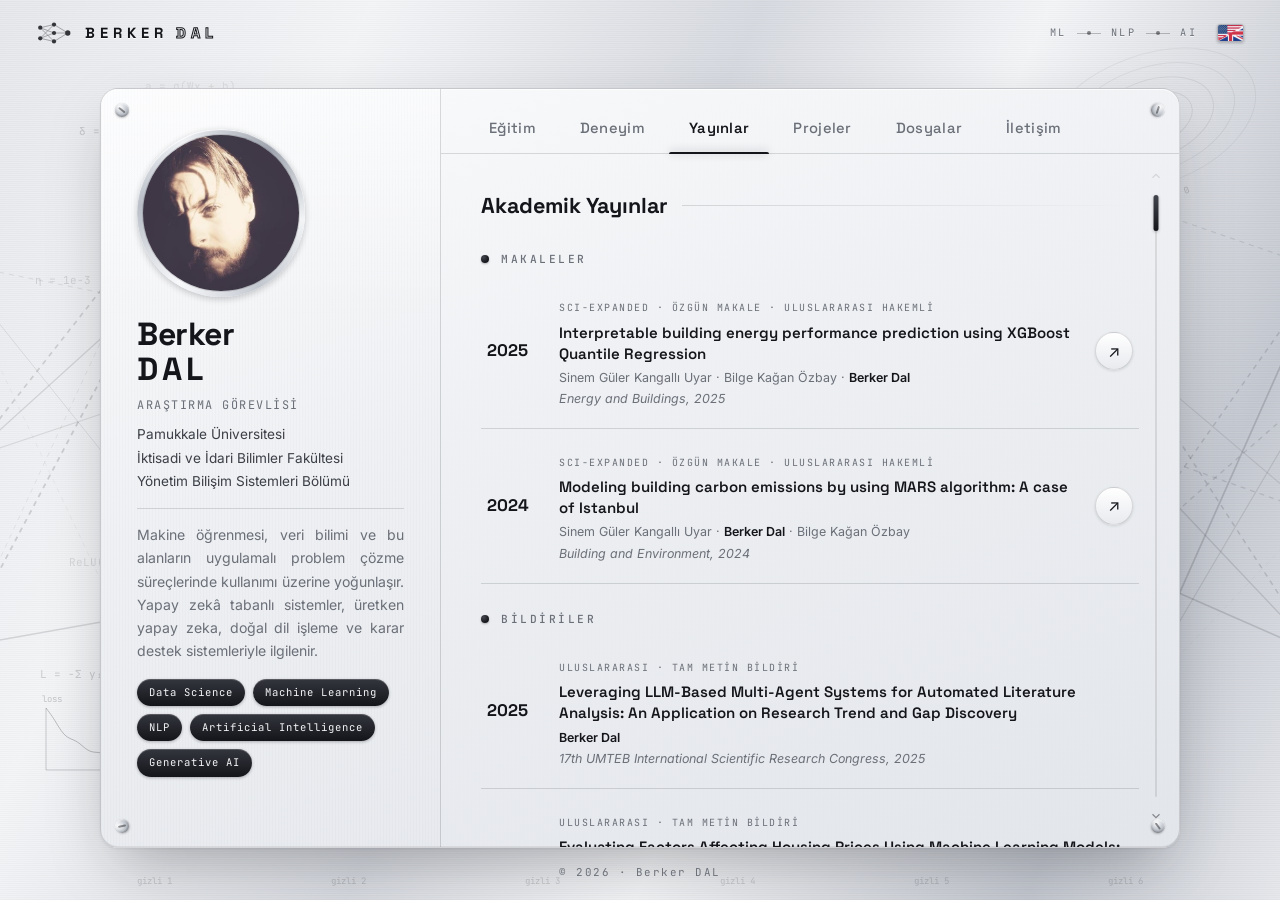
==== index.html @ 3293aab4 "Mobilde sekme çubuğuna yatay kaydırma ipuçları (‹ ›) eklendi" ====
<!DOCTYPE html>
<html lang="tr">
<head>
  <meta charset="UTF-8">
  <meta name="viewport" content="width=device-width, initial-scale=1.0">
  <title>Berker DAL</title>
  <meta name="description" content="Berker DAL — Pamukkale Üniversitesi, Yönetim Bilişim Sistemleri. Makine Öğrenmesi, Doğal Dil İşleme ve Yapay Zeka üzerine akademik çalışmalar.">
  <meta name="google-site-verification" content="3hVtctFBQlOMi6QqOeWEjSbznTJOdwk8bfkm4EiIgzM" />
  <meta name="theme-color" content="#e6e8ec">
  <link rel="icon" type="image/svg+xml" href="images/favicon.svg">
  <link rel="canonical" href="https://berkerdal.github.io/">
  <!-- Sosyal medya paylaşım önizlemesi -->
  <meta property="og:type" content="website">
  <meta property="og:url" content="https://berkerdal.github.io/">
  <meta property="og:title" content="Berker DAL — Kişisel Web Sayfası">
  <meta property="og:description" content="Pamukkale Üniversitesi, Yönetim Bilişim Sistemleri. Araştırma Görevlisi | Makine Öğrenmesi, Doğal Dil İşleme ve Yapay Zeka üzerine akademik çalışmalar.">
  <meta property="og:image" content="https://berkerdal.github.io/images/profile.jpg">
  <meta property="og:locale" content="tr_TR">
  <meta name="twitter:card" content="summary">
  <!-- Google için yapılandırılmış veri: bu site kime ait -->
  <script type="application/ld+json">
  {
    "@context": "https://schema.org",
    "@type": "Person",
    "name": "Berker Dal",
    "givenName": "Berker",
    "familyName": "Dal",
    "jobTitle": "Araştırma Görevlisi",
    "url": "https://berkerdal.github.io/",
    "image": "https://berkerdal.github.io/images/profile.jpg",
    "email": "mailto:bdal@pau.edu.tr",
    "worksFor": {
      "@type": "CollegeOrUniversity",
      "name": "Pamukkale Üniversitesi",
      "url": "https://www.pau.edu.tr/",
      "department": {
        "@type": "Organization",
        "name": "Yönetim Bilişim Sistemleri Bölümü, İktisadi ve İdari Bilimler Fakültesi",
        "url": "https://www.pau.edu.tr/ybs"
      }
    },
    "alumniOf": [
      { "@type": "CollegeOrUniversity", "name": "Akdeniz Üniversitesi" },
      { "@type": "CollegeOrUniversity", "name": "Pamukkale Üniversitesi" }
    ],
    "knowsAbout": [
      "Machine Learning",
      "Natural Language Processing",
      "Artificial Intelligence",
      "Data Science",
      "Generative AI"
    ],
    "sameAs": [
      "https://www.linkedin.com/in/berkerdal/",
      "https://orcid.org/0000-0002-9019-1896",
      "https://www.researchgate.net/profile/Berker-Dal",
      "https://akademik.yok.gov.tr/AkademikArama/AkademisyenGorevOgrenimBilgileri?islem=direct&authorId=8E55050AE9978D06"
    ]
  }
  </script>
  <link rel="preconnect" href="https://fonts.googleapis.com">
  <link rel="preconnect" href="https://fonts.gstatic.com" crossorigin>
  <link href="https://fonts.googleapis.com/css2?family=Space+Grotesk:wght@400;500;600;700&family=Inter:wght@300;400;500;600&family=JetBrains+Mono:wght@400;500&display=swap" rel="stylesheet">
  <link rel="stylesheet" href="css/style.css">
</head>
<body>

  <!-- Yatay Yapay Sinir Ağı — arka plan -->
  <canvas id="net-canvas"></canvas>

  <!-- Üst bant -->
  <header class="topbar">
    <div class="brand">
      <svg class="brand-mark" viewBox="0 0 34 24" fill="none" aria-hidden="true">
        <!-- kenarlar -->
        <g stroke="currentColor" stroke-width="0.8" opacity="0.45">
          <path d="M4 7L17 4M4 7L17 12M4 7L17 20M4 17L17 4M4 17L17 12M4 17L17 20"/>
          <path d="M17 4L30 12M17 12L30 12M17 20L30 12"/>
        </g>
        <!-- düğümler -->
        <g fill="currentColor">
          <circle cx="4" cy="7" r="2"/>
          <circle cx="4" cy="17" r="2"/>
          <circle cx="17" cy="4" r="2"/>
          <circle cx="17" cy="12" r="2"/>
          <circle cx="17" cy="20" r="2"/>
          <circle class="pulse-node" cx="30" cy="12" r="2.5"/>
        </g>
      </svg>
      <span class="brand-name">BERKER<b>DAL</b></span>
    </div>
    <div class="topbar-right">
      <div class="topbar-fields">
        <span>ML</span><i></i><span>NLP</span><i></i><span>AI</span>
      </div>
      <!-- Dil değiştirici: aktif olmayan dilin bayrağı görünür -->
      <button class="lang-toggle" id="lang-toggle" title="English">
        <img id="lang-flag" src="images/english.png" alt="English">
      </button>
    </div>
  </header>

  <!-- ============ ANA PLAKA ============ -->
  <main class="plate">
    <div class="plate-screw tl"></div>
    <div class="plate-screw tr"></div>
    <div class="plate-screw bl"></div>
    <div class="plate-screw br"></div>

    <!-- Sol: Profil -->
    <aside class="profile">
      <div class="photo-frame">
        <!-- Fotoğrafınızı images/profile.jpg olarak eklemeniz yeterli -->
        <img src="images/profile.jpg" alt="Berker DAL" id="profile-photo"
             onerror="this.style.display='none'; document.getElementById('photo-fallback').style.display='grid';">
        <div class="photo-fallback" id="photo-fallback">
          <svg viewBox="0 0 24 24" fill="none" stroke="currentColor" stroke-width="1.2">
            <circle cx="12" cy="8.5" r="3.5"/><path d="M4.5 20c1.4-3.6 4.2-5.5 7.5-5.5s6.1 1.9 7.5 5.5"/>
          </svg>
          <span>Fotoğraf<br>images/profile.jpg</span>
        </div>
      </div>

      <h1 class="profile-name">Berker <span>DAL</span></h1>
      <p class="profile-title" data-i18n="role">Araştırma Görevlisi</p>
      <div class="profile-org" data-i18n="org">
        Pamukkale Üniversitesi<br>
        İktisadi ve İdari Bilimler Fakültesi<br>
        Yönetim Bilişim Sistemleri Bölümü
      </div>

      <p class="profile-bio" data-i18n="bio">
Makine öğrenmesi, veri bilimi ve bu alanların uygulamalı problem çözme süreçlerinde kullanımı üzerine yoğunlaşır. Yapay zekâ tabanlı sistemler, üretken yapay zeka, doğal dil işleme ve karar destek sistemleriyle ilgilenir.
      </p>

      <div class="profile-tags">
        <span>Data Science</span>
        <span>Machine Learning</span>
        <span>NLP</span>
        <span>Artificial Intelligence</span>
        <span>Generative AI</span>
      </div>

    </aside>

    <!-- Sağ: Sekmeli içerik -->
    <section class="content">
      <!-- Kaydırma rayı: içerik taşınca sağ kenarda görünür -->
      <div class="scroll-rail" id="scroll-rail">
        <button class="rail-arrow up" id="rail-up" aria-label="Yukarı kaydır">
          <svg width="14" height="14" viewBox="0 0 24 24" fill="none" stroke="currentColor" stroke-width="2"><path d="M6 15l6-6 6 6"/></svg>
        </button>
        <div class="rail-track"><div class="rail-thumb" id="rail-thumb"></div></div>
        <button class="rail-arrow down" id="rail-down" aria-label="Aşağı kaydır">
          <svg width="14" height="14" viewBox="0 0 24 24" fill="none" stroke="currentColor" stroke-width="2"><path d="M6 9l6 6 6-6"/></svg>
        </button>
      </div>
      <div class="tabs-wrap">
        <!-- Mobilde yatay kaydırma ipuçları -->
        <button class="tab-scroll-hint left" id="tabs-hint-left" aria-label="Sekmeleri sola kaydır">
          <svg width="13" height="13" viewBox="0 0 24 24" fill="none" stroke="currentColor" stroke-width="2.2"><path d="M15 6l-6 6 6 6"/></svg>
        </button>
        <nav class="tabs" role="tablist">
          <button class="tab" data-panel="panel-edu" role="tab" data-i18n="tab_edu">Eğitim</button>
          <button class="tab" data-panel="panel-exp" role="tab" data-i18n="tab_exp">Deneyim</button>
          <button class="tab active" data-panel="panel-pubs" role="tab" data-i18n="tab_pubs">Yayınlar</button>
          <button class="tab" data-panel="panel-projects" role="tab" data-i18n="tab_projects">Projeler</button>
          <button class="tab" data-panel="panel-files" role="tab" data-i18n="tab_files">Dosyalar</button>
          <button class="tab" data-panel="panel-contact" role="tab" data-i18n="tab_contact">İletişim</button>
          <span class="tab-indicator" id="tab-indicator"></span>
        </nav>
        <button class="tab-scroll-hint right" id="tabs-hint-right" aria-label="Sekmeleri sağa kaydır">
          <svg width="13" height="13" viewBox="0 0 24 24" fill="none" stroke="currentColor" stroke-width="2.2"><path d="M9 6l6 6-6 6"/></svg>
        </button>
      </div>

      <div class="panels">

        <!-- EĞİTİM -->
        <div class="panel" id="panel-edu">
          <h2 class="panel-title" data-i18n="edu_title">Öğrenim Bilgisi</h2>
          <ul class="edu-list">
            <li class="edu">
              <div class="edu-logo"><img src="images/logo-pau.png" alt="Pamukkale Üniversitesi"></div>
              <div class="edu-body">
                <span class="edu-years">2023 — 2026</span>
                <h3 data-i18n="uni_pau">Pamukkale Üniversitesi</h3>
                <p data-i18n="edu_msc">Sosyal Bilimler Enstitüsü · Yönetim Bilişim Sistemleri (YL, Tezli)</p>
              </div>
            </li>
            <li class="edu">
              <div class="edu-logo"><img src="images/logo-akdeniz.png" alt="Akdeniz Üniversitesi"></div>
              <div class="edu-body">
                <span class="edu-years">2022 — 2023</span>
                <h3 data-i18n="uni_akdeniz">Akdeniz Üniversitesi</h3>
                <p data-i18n="edu_msc">Sosyal Bilimler Enstitüsü · Yönetim Bilişim Sistemleri (YL, Tezli)</p>
              </div>
            </li>
            <li class="edu">
              <div class="edu-logo"><img src="images/logo-akdeniz.png" alt="Akdeniz Üniversitesi"></div>
              <div class="edu-body">
                <span class="edu-years">2020 — 2024</span>
                <h3 data-i18n="uni_akdeniz">Akdeniz Üniversitesi</h3>
                <p data-i18n="edu_bsc">Uygulamalı Bilimler Fakültesi · Yönetim Bilişim Sistemleri (Lisans)</p>
              </div>
            </li>
            <li class="edu">
              <div class="edu-logo"><img src="images/logo-akdeniz.png" alt="Akdeniz Üniversitesi"></div>
              <div class="edu-body">
                <span class="edu-years">2016 — 2020</span>
                <h3 data-i18n="uni_akdeniz">Akdeniz Üniversitesi</h3>
                <p data-i18n="edu_ba">Edebiyat Fakültesi · İngiliz Dili ve Edebiyatı (Lisans)</p>
              </div>
            </li>
          </ul>
        </div>

        <!-- DENEYİM -->
        <div class="panel" id="panel-exp">
          <h2 class="panel-title" data-i18n="exp_title">Deneyim</h2>

          <h3 class="pub-group-title" data-i18n="grp_academic">Akademik Görevler</h3>
          <ul class="edu-list">
            <li class="edu">
              <div class="edu-logo"><img src="images/logo-pau.png" alt="Pamukkale Üniversitesi"></div>
              <div class="edu-body">
                <span class="edu-years" data-i18n="exp_years_1">Nisan 2023 — Devam Ediyor</span>
                <h3 data-i18n="role">Araştırma Görevlisi</h3>
                <p data-i18n="exp_org_1">Pamukkale Üniversitesi · İktisadi ve İdari Bilimler Fakültesi<br>Yönetim Bilişim Sistemleri Bölümü</p>
                <p class="edu-loc" data-i18n="loc">Pamukkale, Denizli, Türkiye</p>
              </div>
              <a href="https://www.pau.edu.tr/ybs" target="_blank" rel="noopener" class="pub-link" aria-label="Bölüm sayfası">↗</a>
            </li>
          </ul>

          <h3 class="pub-group-title" data-i18n="grp_admin">İdari Görevler</h3>
          <ul class="edu-list">
            <li class="edu">
              <div class="edu-logo"><img src="images/tto.png" alt="Pamukkale Teknokent Teknoloji Transfer Ofisi"></div>
              <div class="edu-body">
                <span class="edu-years" data-i18n="exp_years_2">Eylül 2025 — Devam Ediyor</span>
                <h3 data-i18n="exp_role_2">Yönetim Kurulu Üyesi</h3>
                <p data-i18n="exp_org_2">Pamukkale Teknokent Teknoloji Transfer Ofisi A.Ş.</p>
                <p class="edu-loc" data-i18n="loc">Pamukkale, Denizli, Türkiye</p>
              </div>
              <a href="https://www.pauteknokent.com.tr/pamukkale-teknoloji-transfer-ofisi" target="_blank" rel="noopener" class="pub-link" aria-label="TTO sayfası">↗</a>
            </li>
          </ul>
        </div>

        <!-- YAYINLAR -->
        <div class="panel active" id="panel-pubs">
          <h2 class="panel-title" data-i18n="pubs_title">Akademik Yayınlar</h2>

          <h3 class="pub-group-title" data-i18n="grp_articles">Makaleler</h3>
          <ul class="pub-list">
            <li class="pub">
              <span class="pub-year">2025</span>
              <div>
                <span class="pub-type" data-i18n="type_sci">SCI-Expanded · Özgün Makale · Uluslararası Hakemli</span>
                <h3>Interpretable building energy performance prediction using XGBoost Quantile Regression</h3>
                <p class="pub-authors">Sinem Güler Kangallı Uyar · Bilge Kağan Özbay · <strong>Berker Dal</strong></p>
                <p class="pub-venue">Energy and Buildings, 2025</p>
              </div>
              <a href="https://dx.doi.org/10.1016/j.enbuild.2025.115815" target="_blank" rel="noopener" class="pub-link" aria-label="DOI">↗</a>
            </li>
            <li class="pub">
              <span class="pub-year">2024</span>
              <div>
                <span class="pub-type" data-i18n="type_sci">SCI-Expanded · Özgün Makale · Uluslararası Hakemli</span>
                <h3>Modeling building carbon emissions by using MARS algorithm: A case of Istanbul</h3>
                <p class="pub-authors">Sinem Güler Kangallı Uyar · <strong>Berker Dal</strong> · Bilge Kağan Özbay</p>
                <p class="pub-venue">Building and Environment, 2024</p>
              </div>
              <a href="https://dx.doi.org/10.1016/j.buildenv.2024.111768" target="_blank" rel="noopener" class="pub-link" aria-label="DOI">↗</a>
            </li>
          </ul>

          <h3 class="pub-group-title" data-i18n="grp_papers">Bildiriler</h3>
          <ul class="pub-list">
            <li class="pub">
              <span class="pub-year">2025</span>
              <div>
                <span class="pub-type" data-i18n="type_full">Uluslararası · Tam Metin Bildiri</span>
                <h3>Leveraging LLM-Based Multi-Agent Systems for Automated Literature Analysis: An Application on Research Trend and Gap Discovery</h3>
                <p class="pub-authors"><strong>Berker Dal</strong></p>
                <p class="pub-venue">17th UMTEB International Scientific Research Congress, 2025</p>
              </div>
            </li>
            <li class="pub">
              <span class="pub-year">2025</span>
              <div>
                <span class="pub-type" data-i18n="type_full">Uluslararası · Tam Metin Bildiri</span>
                <h3>Evaluating Factors Affecting Housing Prices Using Machine Learning Models: The Case of Denizli</h3>
                <p class="pub-authors">Betül Yel · Aylin Sabancı Bayramoğlu · <strong>Berker Dal</strong></p>
                <p class="pub-venue">9th International Halich Congress on Multidisciplinary Scientific Research, 2025</p>
              </div>
            </li>
            <li class="pub">
              <span class="pub-year">2025</span>
              <div>
                <span class="pub-type" data-i18n="type_abs">Uluslararası · Özet Bildiri</span>
                <h3>Effectiveness of Large Language Models in Detecting Computer-Generated Fake Product Reviews</h3>
                <p class="pub-authors">Aylin Sabancı Bayramoğlu · <strong>Berker Dal</strong></p>
                <p class="pub-venue">11th International Aegean Congress on Innovation Technologies &amp; Engineering, 2025</p>
              </div>
            </li>
            <li class="pub">
              <span class="pub-year">2025</span>
              <div>
                <span class="pub-type" data-i18n="type_abs">Uluslararası · Özet Bildiri</span>
                <h3>Comparative Sentiment Analysis of Vegan Restaurant Customer Reviews with VADER and RoBERTa Algorithms</h3>
                <p class="pub-authors"><strong>Berker Dal</strong> · Aylin Sabancı Bayramoğlu</p>
                <p class="pub-venue">11th International Aegean Congress on Innovation Technologies &amp; Engineering, 2025</p>
              </div>
            </li>
            <li class="pub">
              <span class="pub-year">2025</span>
              <div>
                <span class="pub-type" data-i18n="type_abs">Uluslararası · Özet Bildiri</span>
                <h3>Development of a Building Energy Performance Model Using Machine Learning Algorithms</h3>
                <p class="pub-authors">Sinem Güler Kangallı Uyar · <strong>Berker Dal</strong> · Bilge Kağan Özbay</p>
                <p class="pub-venue">14th International Atlas Congress on Advanced Scientific Studies and Interdisciplinary Research, 2025</p>
              </div>
            </li>
            <li class="pub">
              <span class="pub-year">2025</span>
              <div>
                <span class="pub-type" data-i18n="type_abs">Uluslararası · Özet Bildiri</span>
                <h3>Cluster Analysis and Mapping of Apartment Buildings in Istanbul Based on Physical Characteristics</h3>
                <p class="pub-authors">Bilge Kağan Özbay · <strong>Berker Dal</strong> · Sinem Güler Kangallı Uyar</p>
                <p class="pub-venue">22nd International Symposium on Econometrics, Operations Research and Statistics, 2025</p>
              </div>
            </li>
            <li class="pub">
              <span class="pub-year">2023</span>
              <div>
                <span class="pub-type" data-i18n="type_abs">Uluslararası · Özet Bildiri</span>
                <h3 data-i18n="pub_mars_tr">İstanbul'da Bina Sera Gazı Emisyonlarını Etkileyen Faktörlerin MARS Yöntemi ile İncelenmesi</h3>
                <p class="pub-authors">Sinem Güler Kangallı Uyar · Bilge Kağan Özbay · <strong>Berker Dal</strong></p>
                <p class="pub-venue">10th International Conference on Applied Economics and Finance, 2023</p>
              </div>
            </li>
          </ul>
        </div>

        <!-- PROJELER -->
        <div class="panel" id="panel-projects">
          <h2 class="panel-title" data-i18n="projects_title">Projeler</h2>

          <h3 class="pub-group-title" data-i18n="grp_ongoing">Devam Eden</h3>
          <ul class="pub-list">
            <li class="pub">
              <div class="proj-logo"><img src="images/logo-tubitak.png" alt="TÜBİTAK"></div>
              <div>
                <span class="pub-type" data-i18n="type_tubitak">TÜBİTAK 2209-A · 2025 / 1. Dönem</span>
                <h3 data-i18n="proj_1">BERTopic ve Büyük Dil Modelleri ile Türkçe Tiyatro Oyunu Yorumlarının Çok Boyutlu Analizi</h3>
                <p class="pub-venue" data-i18n="proj_role">Görev: Akademik Danışman</p>
              </div>
            </li>
            <li class="pub">
              <div class="proj-logo"><img src="images/logo-tubitak.png" alt="TÜBİTAK"></div>
              <div>
                <span class="pub-type" data-i18n="type_tubitak">TÜBİTAK 2209-A · 2025 / 1. Dönem</span>
                <h3 data-i18n="proj_2">Büyük Dil Modelleri ve İnsan Yazımı Türkçe Akademik Özetlerin Bilimsel Yazım Standartları Açısından Karşılaştırmalı Analizi ve Türkçeye Uyumlu Bir Değerlendirme Çerçevesi Geliştirilmesi</h3>
                <p class="pub-venue" data-i18n="proj_role">Görev: Akademik Danışman</p>
              </div>
            </li>
            <li class="pub">
              <div class="proj-logo"><img src="images/logo-tubitak.png" alt="TÜBİTAK"></div>
              <div>
                <span class="pub-type" data-i18n="type_tubitak">TÜBİTAK 2209-A · 2025 / 1. Dönem</span>
                <h3 data-i18n="proj_3">E-Ticaret Ürün Fotoğrafçılığında Görsel Kalitenin Referanssız Metrikler ile Nesnel Ölçümü</h3>
                <p class="pub-venue" data-i18n="proj_role">Görev: Akademik Danışman</p>
              </div>
            </li>
            <li class="pub">
              <div class="proj-logo"><img src="images/logo-tubitak.png" alt="TÜBİTAK"></div>
              <div>
                <span class="pub-type" data-i18n="type_tubitak">TÜBİTAK 2209-A · 2025 / 1. Dönem</span>
                <h3 data-i18n="proj_4">Kentsel Toplu Taşımada Erişilebilirlik ve Erişim Temelli Kentsel Konforun Açık Veri Tabanlı Ağ Analiziyle Modellenmesi: Denizli Örneği</h3>
                <p class="pub-venue" data-i18n="proj_role">Görev: Akademik Danışman</p>
              </div>
            </li>
            <li class="pub">
              <div class="proj-logo"><img src="images/logo-tubitak.png" alt="TÜBİTAK"></div>
              <div>
                <span class="pub-type" data-i18n="type_tubitak">TÜBİTAK 2209-A · 2025 / 1. Dönem</span>
                <h3 data-i18n="proj_5">KOBİ'lerin Dijital Dönüşümünde KAHVEM: Kahve Dükkanı İşletmeleri İçin Ölçeklenebilir Mobil Yönetim Bilişim Sistemi Modeli</h3>
                <p class="pub-venue" data-i18n="proj_role">Görev: Akademik Danışman</p>
              </div>
            </li>
          </ul>
        </div>

        <!-- DOSYALAR -->
        <div class="panel" id="panel-files">
          <h2 class="panel-title" data-i18n="files_title">Paylaşılan Dosyalar</h2>
          <ul class="file-list">
            <li class="file">
              <div>
                <h3 data-i18n="file_cv">Özgeçmiş (CV)</h3>
                <p data-i18n="file_cv_desc">Güncel akademik özgeçmiş</p>
              </div>
              <a href="https://bulut.pau.edu.tr/s/5aXQ7FC3SyQEmiJ" target="_blank" rel="noopener" class="pub-link" aria-label="Özgeçmiş">↗</a>
            </li>
            <li class="file">
              <div>
                <h3 data-i18n="file_notes">Ders Notları</h3>
                <p data-i18n="file_notes_desc">Öğrenciler için paylaşılan materyaller</p>
                <ul class="course-list">
                  <li class="course">
                    <span class="course-code">YBS 441</span>
                    <span class="course-name" data-i18n="course_441">Veri Madenciliği Teknikleri</span>
                    <a href="https://bulut.pau.edu.tr/s/3q4zdptyjbE48gD" target="_blank" rel="noopener" class="pub-link small" aria-label="Ders notları">↗</a>
                  </li>
                </ul>
              </div>
            </li>
          </ul>
        </div>

        <!-- İLETİŞİM -->
        <div class="panel" id="panel-contact">
          <h2 class="panel-title" data-i18n="contact_title">İletişim</h2>
          <p class="contact-lead" data-i18n="contact_lead">Akademik iş birlikleri, ortak yayınlar ve projeler için bana ulaşabilirsiniz.</p>
          <a href="mailto:bdal@pau.edu.tr" class="contact-mail-btn">
            <svg width="16" height="16" viewBox="0 0 24 24" fill="none" stroke="currentColor" stroke-width="2"><rect x="3" y="5" width="18" height="14" rx="2"/><path d="M3 7l9 6 9-6"/></svg>
            bdal@pau.edu.tr
          </a>
          <div class="contact-socials">
            <a href="https://www.linkedin.com/in/berkerdal/" target="_blank" rel="noopener" class="social-btn" title="LinkedIn">
              <svg viewBox="0 0 24 24" fill="currentColor"><path d="M20.45 20.45h-3.55v-5.57c0-1.33-.03-3.04-1.85-3.04-1.85 0-2.14 1.45-2.14 2.94v5.67H9.35V9h3.41v1.56h.05c.47-.9 1.63-1.85 3.36-1.85 3.6 0 4.27 2.37 4.27 5.45v6.29zM5.34 7.43a2.06 2.06 0 1 1 0-4.12 2.06 2.06 0 0 1 0 4.12zM7.12 20.45H3.56V9h3.56v11.45z"/></svg>
              <span>LinkedIn</span>
            </a>
            <a href="https://orcid.org/0000-0002-9019-1896" target="_blank" rel="noopener" class="social-btn" title="ORCID">
              <svg viewBox="0 0 24 24" fill="currentColor"><path d="M12 0C5.37 0 0 5.37 0 12s5.37 12 12 12 12-5.37 12-12S18.63 0 12 0zM7.37 4.97c.63 0 1.14.51 1.14 1.14 0 .63-.51 1.14-1.14 1.14-.63 0-1.14-.51-1.14-1.14 0-.63.51-1.14 1.14-1.14zm-.9 3.9h1.8v10.5h-1.8V8.87zm4.4 0h4.06c3.87 0 5.57 2.77 5.57 5.25 0 2.69-2.1 5.25-5.55 5.25h-4.08V8.87zm1.8 1.63v7.24h2.19c3.41 0 4.19-2.59 4.19-3.62 0-1.96-1.25-3.62-4.27-3.62h-2.11z"/></svg>
              <span>ORCID</span>
            </a>
            <a href="https://www.researchgate.net/profile/Berker-Dal" target="_blank" rel="noopener" class="social-btn" title="ResearchGate">
              <img src="images/logo-rg.png" alt="ResearchGate">
              <span>ResearchGate</span>
            </a>
            <a href="https://akademik.yok.gov.tr/AkademikArama/AkademisyenGorevOgrenimBilgileri?islem=direct&amp;authorId=8E55050AE9978D06" target="_blank" rel="noopener" class="social-btn" title="YÖK Akademik">
              <img src="images/logo-yok.png" alt="YÖK Akademik">
              <span>YÖK Akademik</span>
            </a>
          </div>
        </div>

      </div>
    </section>
  </main>

  <footer class="footer">© 2026 · Berker DAL</footer>

  <script src="js/i18n.js"></script>
  <script src="js/main.js"></script>
</body>
</html>
---- css/style.css ----
/* ============================================================
   Berker DAL — Kişisel Akademik Web Sayfası
   Tema: Brushed Steel (fırçalanmış çelik) · Siyah sinir ağı
   ============================================================ */

:root {
  --steel-0: #f4f5f7;
  --steel-1: #e6e8ec;
  --steel-2: #d7dae0;
  --steel-3: #c3c7cf;
  --ink: #14151a;          /* siyah — ağ ve vurgular */
  --ink-soft: #3c3f47;
  --ink-dim: #6b6f78;
  --line: rgba(20, 21, 26, 0.14);
  --plate-edge: rgba(255, 255, 255, 0.85);
  --font-display: 'Space Grotesk', sans-serif;
  --font-body: 'Inter', sans-serif;
  --font-mono: 'JetBrains Mono', monospace;
}

* { margin: 0; padding: 0; box-sizing: border-box; }

html, body { height: 100%; }

body {
  font-family: var(--font-body);
  font-weight: 400;
  color: var(--ink-soft);
  line-height: 1.65;
  overflow-x: hidden;
  /* Fırçalanmış çelik zemin: ince yatay tarama + metalik ışık geçişleri */
  background:
    repeating-linear-gradient(180deg,
      rgba(255, 255, 255, 0.055) 0px, rgba(255, 255, 255, 0.055) 1px,
      transparent 1px, transparent 3px),
    repeating-linear-gradient(0deg,
      rgba(20, 21, 26, 0.022) 0px, rgba(20, 21, 26, 0.022) 1px,
      transparent 1px, transparent 2px),
    linear-gradient(115deg,
      var(--steel-1) 0%, var(--steel-0) 22%, var(--steel-2) 45%,
      var(--steel-0) 62%, var(--steel-3) 85%, var(--steel-1) 100%);
  background-attachment: fixed;
}

::selection { background: var(--ink); color: var(--steel-0); }

::-webkit-scrollbar { width: 10px; }
::-webkit-scrollbar-track { background: var(--steel-1); }
::-webkit-scrollbar-thumb {
  background: linear-gradient(180deg, #9ba0aa, #7c8089);
  border-radius: 8px;
  border: 2px solid var(--steel-1);
}

/* ============ Sinir ağı arka planı ============ */
#net-canvas {
  position: fixed;
  inset: 0;
  z-index: 0;
  display: block;
}

/* ============ Üst bant ============ */
.topbar {
  position: fixed;
  top: 0; left: 0; right: 0;
  z-index: 10;
  display: flex;
  align-items: center;
  justify-content: space-between;
  padding: 20px 36px;
  pointer-events: none;
}

/* Sol: mini ağ logosu + kazınmış isim */
.brand {
  display: flex;
  align-items: center;
  gap: 13px;
}
.brand-mark {
  width: 36px;
  height: 26px;
  color: var(--ink);
  opacity: 0.85;
}
.pulse-node { animation: node-pulse 2.4s ease-in-out infinite; }
@keyframes node-pulse {
  0%, 100% { opacity: 0.35; }
  50%      { opacity: 1; }
}
.brand-name {
  font-family: var(--font-display);
  font-weight: 700;
  font-size: 0.92rem;
  letter-spacing: 5px;
  color: var(--ink);
  /* Çeliğe kazınmış (letterpress) etki */
  text-shadow: 0 1px 0 rgba(255, 255, 255, 0.85);
}
.brand-name b {
  font-weight: 700;
  margin-left: 8px;
  color: transparent;
  -webkit-text-stroke: 1px var(--ink);
  text-shadow: none;
}

/* Sağ blok: alan etiketleri + dil düğmesi */
.topbar-right {
  display: flex;
  align-items: center;
  gap: 20px;
}

/* Dil değiştirici — aktif olmayan dilin bayrağı */
.lang-toggle {
  pointer-events: auto;
  appearance: none;
  border: none;
  background: none;
  padding: 0;
  cursor: pointer;
  display: grid;
  place-items: center;
  opacity: 0.85;
  transition: opacity .25s, transform .25s;
}
.lang-toggle img {
  display: block;
  width: 27px;
  height: 18px;
  object-fit: cover;
  border-radius: 3px;
  border: 1px solid rgba(20, 21, 26, 0.25);
  box-shadow: 0 1px 3px rgba(20, 21, 26, 0.3);
}
.lang-toggle:hover { opacity: 1; transform: translateY(-2px); }

/* Sağ: düğümlerle bağlı alan etiketleri */
.topbar-fields {
  display: flex;
  align-items: center;
  gap: 10px;
  font-family: var(--font-mono);
  font-size: 0.64rem;
  letter-spacing: 2.5px;
  color: var(--ink-dim);
  text-shadow: 0 1px 0 rgba(255, 255, 255, 0.7);
}
.topbar-fields i {
  position: relative;
  width: 24px;
  height: 1px;
  background: rgba(20, 21, 26, 0.25);
}
.topbar-fields i::after {
  content: '';
  position: absolute;
  top: 50%; left: 50%;
  transform: translate(-50%, -50%);
  width: 4px; height: 4px;
  border-radius: 50%;
  background: rgba(20, 21, 26, 0.5);
}

/* ============ Ana plaka ============ */
.plate {
  position: relative;
  z-index: 5;
  display: grid;
  grid-template-columns: 340px 1fr;
  width: min(1080px, calc(100% - 40px));
  min-height: 620px;
  margin: 96px auto 40px;
  border-radius: 18px;
  /* Metal plaka: hafif dikey fırça dokusu + kenar parlaması */
  background:
    repeating-linear-gradient(90deg,
      rgba(255, 255, 255, 0.05) 0px, rgba(255, 255, 255, 0.05) 1px,
      transparent 1px, transparent 4px),
    linear-gradient(160deg, #fbfcfd 0%, #eef0f3 40%, #e2e5ea 100%);
  border: 1px solid rgba(20, 21, 26, 0.16);
  box-shadow:
    inset 0 1px 0 var(--plate-edge),
    inset 0 -1px 0 rgba(20, 21, 26, 0.08),
    0 1px 2px rgba(20, 21, 26, 0.08),
    0 24px 60px -18px rgba(20, 21, 26, 0.35);
  overflow: hidden;
}

/* Köşe vidaları */
.plate-screw {
  position: absolute;
  width: 14px; height: 14px;
  border-radius: 50%;
  background:
    radial-gradient(circle at 35% 30%, #ffffff, #c9cdd4 45%, #8e939c 100%);
  box-shadow:
    inset 0 1px 2px rgba(255, 255, 255, 0.9),
    inset 0 -1px 2px rgba(20, 21, 26, 0.35),
    0 1px 2px rgba(20, 21, 26, 0.25);
  z-index: 6;
}
.plate-screw::after {
  content: '';
  position: absolute;
  top: 50%; left: 50%;
  width: 8px; height: 1.6px;
  background: rgba(20, 21, 26, 0.45);
  transform: translate(-50%, -50%) rotate(38deg);
  border-radius: 2px;
}
.plate-screw.tl { top: 14px; left: 14px; }
.plate-screw.tr { top: 14px; right: 14px; transform: rotate(70deg); }
.plate-screw.bl { bottom: 14px; left: 14px; transform: rotate(-50deg); }
.plate-screw.br { bottom: 14px; right: 14px; transform: rotate(15deg); }

/* ============ Sol profil sütunu ============ */
.profile {
  padding: 40px 36px 32px;
  border-right: 1px solid var(--line);
  background:
    linear-gradient(180deg, rgba(255, 255, 255, 0.35), rgba(255, 255, 255, 0) 30%),
    repeating-linear-gradient(90deg,
      rgba(20, 21, 26, 0.016) 0px, rgba(20, 21, 26, 0.016) 1px,
      transparent 1px, transparent 3px);
  display: flex;
  flex-direction: column;
}

.photo-frame {
  position: relative;
  width: 168px;
  height: 168px;
  border-radius: 50%;
  padding: 5px;
  margin-bottom: 20px;
  /* Metal çerçeve halkası */
  background: conic-gradient(from 210deg,
    #f8f9fb, #b9bec7 18%, #eff1f4 34%, #9ea3ad 52%,
    #f2f4f6 68%, #c3c7cf 84%, #f8f9fb);
  box-shadow:
    0 2px 6px rgba(20, 21, 26, 0.22),
    inset 0 1px 1px rgba(255, 255, 255, 0.9);
}
.photo-frame img {
  width: 100%;
  height: 100%;
  border-radius: 50%;
  object-fit: cover;
  display: block;
  border: 1px solid rgba(20, 21, 26, 0.15);
}
.photo-fallback {
  display: none;               /* fotoğraf yoksa JS ile açılır */
  place-items: center;
  width: 100%;
  height: 100%;
  border-radius: 50%;
  background: linear-gradient(160deg, #eceef1, #d8dbe1);
  border: 1px dashed rgba(20, 21, 26, 0.28);
  color: var(--ink-dim);
  text-align: center;
  font-family: var(--font-mono);
  font-size: 0.62rem;
  line-height: 1.5;
  padding: 12px;
}
.photo-fallback svg { width: 44px; height: 44px; margin-bottom: 4px; }

.profile-name {
  font-family: var(--font-display);
  font-size: 2rem;
  font-weight: 700;
  letter-spacing: -0.5px;
  color: var(--ink);
  line-height: 1.1;
}
.profile-name span {
  display: block;
  letter-spacing: 4px;
}

.profile-title {
  font-family: var(--font-mono);
  font-size: 0.74rem;
  letter-spacing: 1.5px;
  text-transform: uppercase;
  color: var(--ink-dim);
  margin: 9px 0 7px;
}

.profile-org {
  font-size: 0.85rem;
  color: var(--ink-soft);
  line-height: 1.75;
  margin-bottom: 14px;
  padding-bottom: 14px;
  border-bottom: 1px solid var(--line);
}

.profile-bio {
  font-size: 0.88rem;
  color: var(--ink-dim);
  margin-bottom: 16px;
  text-align: justify;
}

.profile-tags {
  display: flex;
  flex-wrap: wrap;
  gap: 8px;
  margin-bottom: 0;
}
.profile-tags span {
  font-family: var(--font-mono);
  font-size: 0.66rem;
  letter-spacing: 1px;
  padding: 5px 12px;
  border-radius: 100px;
  color: var(--steel-0);
  background: linear-gradient(180deg, #34363e, var(--ink));
  box-shadow: inset 0 1px 0 rgba(255, 255, 255, 0.18), 0 1px 3px rgba(20, 21, 26, 0.3);
}

/* --- Sosyal medya ikonları (siyah-beyaz, İletişim sekmesinde) --- */
.social-btn {
  display: flex;
  flex-direction: column;
  align-items: center;
  gap: 8px;
  min-width: 72px;
  color: var(--ink);
  text-decoration: none;
  opacity: 0.7;
  filter: grayscale(1);
  transition: opacity .25s, transform .25s;
}
/* Tüm ikonlar aynı görsel yükseklikte (24px); geniş logolar orantılı genişler */
.social-btn svg { width: 24px; height: 24px; }
.social-btn img {
  height: 24px;
  width: auto;
  max-width: 46px;
  object-fit: contain;
  /* Siyah-beyaz filtre — tasarım diline uyum */
  filter: grayscale(1) contrast(1.15);
}
.social-btn span {
  font-family: var(--font-mono);
  font-size: 0.62rem;
  letter-spacing: 0.5px;
  color: var(--ink-dim);
}
.social-btn:hover {
  opacity: 1;
  transform: translateY(-3px);
}

/* ============ Sağ içerik ============ */
.content {
  position: relative;
  display: flex;
  flex-direction: column;
  min-width: 0;
}

/* --- Kaydırma rayı (panel içeriği taşınca sağ kenarda) --- */
.scroll-rail {
  position: absolute;
  right: 12px;
  top: 76px;
  bottom: 20px;
  z-index: 8;
  width: 22px;
  display: flex;
  flex-direction: column;
  align-items: center;
  gap: 8px;
  opacity: 0;
  pointer-events: none;
  transition: opacity .4s;
}
.scroll-rail.visible { opacity: 1; pointer-events: auto; }

.rail-arrow {
  width: 22px; height: 22px;
  display: grid;
  place-items: center;
  border: none;
  background: none;
  color: var(--ink);
  opacity: 0.45;
  cursor: pointer;
  transition: opacity .3s;
}
.rail-arrow:hover { opacity: 1; }
.rail-arrow.up   { animation: rail-bob-up 2.2s ease-in-out infinite; }
.rail-arrow.down { animation: rail-bob-down 2.2s ease-in-out infinite; }
.rail-arrow.disabled { opacity: 0.12; pointer-events: none; animation: none; }
@keyframes rail-bob-up   { 0%, 100% { transform: translateY(0); } 50% { transform: translateY(-3px); } }
@keyframes rail-bob-down { 0%, 100% { transform: translateY(0); } 50% { transform: translateY(3px); } }

.rail-track {
  position: relative;
  flex: 1;
  width: 2px;
  border-radius: 2px;
  background: rgba(20, 21, 26, 0.10);
}
.rail-thumb {
  position: absolute;
  left: 50%;
  transform: translateX(-50%);
  width: 5px;
  height: 36px;
  border-radius: 4px;
  background: linear-gradient(180deg, #43454e, var(--ink));
  box-shadow: 0 1px 3px rgba(20, 21, 26, 0.3);
  transition: top .1s linear;
}

/* --- Sekmeler --- */
.tabs-wrap { position: relative; }

/* Yatay kaydırma ipuçları — sadece mobilde görünür */
.tab-scroll-hint {
  display: none;
  position: absolute;
  top: 0;
  bottom: 0;
  width: 30px;
  place-items: center;
  z-index: 10;
  border: none;
  background: none;
  color: var(--ink);
  cursor: pointer;
  opacity: 0;
  pointer-events: none;
  transition: opacity .35s;
}
.tab-scroll-hint.left {
  left: 0;
  background: linear-gradient(90deg, rgba(238, 240, 243, 0.95), transparent);
}
.tab-scroll-hint.right {
  right: 0;
  background: linear-gradient(-90deg, rgba(238, 240, 243, 0.95), transparent);
}
.tab-scroll-hint.visible {
  opacity: 1;
  pointer-events: auto;
}
.tab-scroll-hint.visible svg { animation: hint-pulse 1.8s ease-in-out infinite; }
.tab-scroll-hint.right.visible svg { animation-name: hint-pulse-r; }
@keyframes hint-pulse {
  0%, 100% { opacity: 0.3; transform: translateX(0); }
  50%      { opacity: 0.85; transform: translateX(-2px); }
}
@keyframes hint-pulse-r {
  0%, 100% { opacity: 0.3; transform: translateX(0); }
  50%      { opacity: 0.85; transform: translateX(2px); }
}

.tabs {
  position: relative;
  display: flex;
  gap: 4px;
  padding: 18px 28px 0;
  border-bottom: 1px solid var(--line);
}
.tab {
  position: relative;
  z-index: 2;
  appearance: none;
  border: none;
  background: none;
  font-family: var(--font-display);
  font-size: 0.92rem;
  font-weight: 500;
  letter-spacing: 0.3px;
  color: var(--ink-dim);
  padding: 12px 20px 16px;
  cursor: pointer;
  transition: color .25s;
}
.tab:hover { color: var(--ink); }
.tab.active { color: var(--ink); font-weight: 600; }

.tab-indicator {
  position: absolute;
  bottom: -1px;
  height: 2.5px;
  background: var(--ink);
  border-radius: 2px 2px 0 0;
  transition: left .35s cubic-bezier(.3,.9,.3,1), width .35s cubic-bezier(.3,.9,.3,1);
  box-shadow: 0 -1px 8px rgba(20, 21, 26, 0.3);
}

/* --- Paneller --- */
.panels {
  position: relative;
  flex: 1;
  padding: 34px 40px 40px;
  overflow-y: auto;
  /* Kaydırma çubuğu gizli — yön bilgisini oklar veriyor */
  scrollbar-width: none;
  -ms-overflow-style: none;
}
.panels::-webkit-scrollbar { display: none; }
.panel {
  display: none;
  animation: panel-in .45s cubic-bezier(.2,.8,.2,1);
}
.panel.active { display: block; }
@keyframes panel-in {
  from { opacity: 0; transform: translateX(18px); }
  to   { opacity: 1; transform: translateX(0); }
}

.panel-title {
  font-family: var(--font-display);
  font-size: 1.35rem;
  font-weight: 700;
  color: var(--ink);
  margin-bottom: 26px;
  display: flex;
  align-items: center;
  gap: 14px;
}
.panel-title::after {
  content: '';
  flex: 1;
  height: 1px;
  background: linear-gradient(90deg, var(--line), transparent);
}

.panel-note {
  margin-top: 26px;
  font-family: var(--font-mono);
  font-size: 0.72rem;
  color: var(--ink-dim);
}
.panel-note code {
  background: rgba(20, 21, 26, 0.06);
  border: 1px solid var(--line);
  padding: 1px 7px;
  border-radius: 5px;
}

/* --- Eğitim --- */
.edu-list {
  list-style: none;
  display: flex;
  flex-direction: column;
  position: relative;
}
.edu {
  position: relative;
  display: flex;
  gap: 20px;
  align-items: center;
  padding: 16px 0;
}
.edu-body { flex: 1; min-width: 0; } /* link butonu satırın sağına yaslansın */
.edu-logo {
  width: 56px; height: 56px;
  flex-shrink: 0;
  display: grid;
  place-items: center;
}
.edu-logo img {
  width: 48px;
  height: 48px;
  object-fit: contain;
  /* Siyah-beyaz — tasarım diline uyum; hover'da orijinal renk */
  filter: grayscale(1) contrast(1.1);
  opacity: 0.85;
  transition: filter .3s, opacity .3s;
}
.edu-years {
  font-family: var(--font-mono);
  font-size: 0.68rem;
  letter-spacing: 1.5px;
  color: var(--ink-dim);
}
.edu h3 {
  font-family: var(--font-display);
  font-size: 1rem;
  font-weight: 600;
  color: var(--ink);
  margin: 2px 0 1px;
}
.edu p { font-size: 0.82rem; color: var(--ink-dim); }
.edu p.edu-loc {
  font-family: var(--font-mono);
  font-size: 0.68rem;
  letter-spacing: 0.5px;
  margin-top: 2px;
}
.edu:hover .edu-logo img { filter: none; opacity: 1; }

/* --- Yayınlar --- */
.pub-group-title {
  font-family: var(--font-mono);
  font-size: 0.7rem;
  font-weight: 500;
  letter-spacing: 2.5px;
  text-transform: uppercase;
  color: var(--ink-dim);
  margin: 26px 0 6px;
  display: flex;
  align-items: center;
  gap: 12px;
}
.pub-group-title:first-of-type { margin-top: 0; }

/* Proje logoları (TÜBİTAK) */
/* Seçici .pub > div'den daha özgül olmalı, yoksa oradaki flex: 1 logoyu esnetiyor */
.pub > .proj-logo {
  flex: 0 0 52px;
  width: 52px; height: 52px;
  min-width: 0;
  display: grid;
  place-items: center;
}
.proj-logo img {
  width: 44px;
  height: 44px;
  object-fit: contain;
  filter: grayscale(1) contrast(1.1);
  opacity: 0.85;
  transition: filter .25s, opacity .25s;
}
.pub:hover .proj-logo img { filter: none; opacity: 1; }
.pub-group-title::before {
  content: '';
  width: 8px; height: 8px;
  border-radius: 50%;
  background: radial-gradient(circle at 32% 28%, #43454e, var(--ink) 70%);
  box-shadow: 0 1px 2px rgba(20, 21, 26, 0.3);
}
.pub-list { list-style: none; display: flex; flex-direction: column; }
.pub {
  display: flex;
  gap: 20px;
  align-items: center;
  padding: 18px 6px;
  border-bottom: 1px solid var(--line);
  transition: background .25s, padding-left .25s;
}
.pub:hover { background: rgba(255, 255, 255, 0.45); padding-left: 14px; }
.pub-year {
  font-family: var(--font-display);
  font-weight: 700;
  font-size: 1.05rem;
  color: var(--ink);
  min-width: 52px;
}
.pub > div { flex: 1; min-width: 0; }
.pub-type {
  font-family: var(--font-mono);
  font-size: 0.62rem;
  letter-spacing: 1.5px;
  text-transform: uppercase;
  color: var(--ink-dim);
}
.pub h3 {
  font-family: var(--font-display);
  font-size: 0.94rem;
  font-weight: 600;
  color: var(--ink);
  margin: 3px 0 4px;
  line-height: 1.4;
}
.pub p { font-size: 0.78rem; color: var(--ink-dim); }
.pub-authors strong { color: var(--ink); font-weight: 600; }
.pub-venue { font-style: italic; margin-top: 1px; }
.pub-link {
  width: 38px; height: 38px;
  flex-shrink: 0;
  border-radius: 50%;
  display: grid;
  place-items: center;
  text-decoration: none;
  font-size: 1rem;
  color: var(--ink);
  border: 1px solid var(--line);
  background: linear-gradient(180deg, #ffffff, #e8eaee);
  box-shadow: inset 0 1px 0 rgba(255, 255, 255, 0.9), 0 1px 3px rgba(20, 21, 26, 0.12);
  transition: all .25s;
}
.pub-link:hover {
  background: var(--ink);
  color: var(--steel-0);
  transform: rotate(45deg);
}

/* --- Dosyalar --- */
.file-list { list-style: none; display: flex; flex-direction: column; gap: 12px; }
.file {
  display: flex;
  gap: 18px;
  align-items: center;
  padding: 16px 20px;
  border-radius: 12px;
  border: 1px solid var(--line);
  background: linear-gradient(180deg, rgba(255, 255, 255, 0.6), rgba(255, 255, 255, 0.15));
  box-shadow: inset 0 1px 0 rgba(255, 255, 255, 0.8);
  transition: transform .25s, box-shadow .25s;
}
.file:hover {
  transform: translateX(6px);
  box-shadow: inset 0 1px 0 rgba(255, 255, 255, 0.8), 0 8px 20px rgba(20, 21, 26, 0.12);
}
.file-badge {
  font-family: var(--font-mono);
  font-size: 0.64rem;
  font-weight: 500;
  letter-spacing: 1px;
  padding: 8px 10px;
  border-radius: 8px;
  color: var(--steel-0);
  background: linear-gradient(180deg, #34363e, var(--ink));
  box-shadow: inset 0 1px 0 rgba(255, 255, 255, 0.18);
}
.file > div { flex: 1; }
.file h3 {
  font-family: var(--font-display);
  font-size: 0.95rem;
  font-weight: 600;
  color: var(--ink);
}
.file p { font-size: 0.78rem; color: var(--ink-dim); }
.file-dl {
  width: 38px; height: 38px;
  border-radius: 50%;
  display: grid;
  place-items: center;
  color: var(--ink);
  border: 1px solid var(--line);
  background: linear-gradient(180deg, #ffffff, #e8eaee);
  box-shadow: inset 0 1px 0 rgba(255, 255, 255, 0.9), 0 1px 3px rgba(20, 21, 26, 0.12);
  transition: all .25s;
}
.file-dl:hover { background: var(--ink); color: var(--steel-0); }

/* --- Ders alt listesi (Ders Notları altında) --- */
.course-list {
  list-style: none;
  margin-top: 14px;
  padding-top: 12px;
  border-top: 1px solid var(--line);
  display: flex;
  flex-direction: column;
  gap: 8px;
}
.course {
  display: flex;
  align-items: center;
  gap: 12px;
  padding: 9px 12px;
  border-radius: 10px;
  border: 1px solid var(--line);
  background: linear-gradient(180deg, rgba(255, 255, 255, 0.55), rgba(255, 255, 255, 0.1));
  transition: transform .25s, box-shadow .25s;
}
.course:hover {
  transform: translateX(5px);
  box-shadow: 0 6px 16px rgba(20, 21, 26, 0.1);
}
.course-code {
  font-family: var(--font-mono);
  font-size: 0.62rem;
  font-weight: 500;
  letter-spacing: 1px;
  padding: 5px 9px;
  border-radius: 6px;
  color: var(--steel-0);
  background: linear-gradient(180deg, #34363e, var(--ink));
  box-shadow: inset 0 1px 0 rgba(255, 255, 255, 0.18);
  white-space: nowrap;
}
.course-name {
  flex: 1;
  font-family: var(--font-display);
  font-size: 0.88rem;
  font-weight: 600;
  color: var(--ink);
}
.pub-link.small {
  width: 30px; height: 30px;
  font-size: 0.85rem;
}

/* --- İletişim --- */
.contact-lead {
  font-size: 0.92rem;
  color: var(--ink-dim);
  max-width: 420px;
  margin-bottom: 26px;
}
.contact-mail-btn {
  display: inline-flex;
  align-items: center;
  gap: 10px;
  font-family: var(--font-mono);
  font-size: 0.84rem;
  color: var(--steel-0);
  text-decoration: none;
  padding: 14px 26px;
  border-radius: 12px;
  background: linear-gradient(180deg, #34363e, var(--ink));
  box-shadow: inset 0 1px 0 rgba(255, 255, 255, 0.2), 0 6px 18px rgba(20, 21, 26, 0.3);
  transition: transform .25s, box-shadow .25s;
  margin-bottom: 30px;
}
.contact-mail-btn:hover {
  transform: translateY(-2px);
  box-shadow: inset 0 1px 0 rgba(255, 255, 255, 0.2), 0 12px 28px rgba(20, 21, 26, 0.4);
}
.contact-socials {
  display: flex;
  flex-wrap: wrap;
  gap: 18px 10px;
  padding-top: 6px;
}

/* ============ Footer ============ */
.footer {
  position: relative;
  z-index: 5;
  text-align: center;
  font-family: var(--font-mono);
  font-size: 0.68rem;
  letter-spacing: 1.5px;
  color: var(--ink-dim);
  padding: 0 20px 30px;
}

/* ============ Masaüstü: sayfa kaydırmasız, plaka sabit ============ */
@media (min-width: 901px) {
  html, body { overflow: hidden; }
  body {
    display: flex;
    flex-direction: column;
    height: 100vh;
  }
  .plate {
    flex: 1;
    min-height: 0;              /* flex çocuğunun taşabilmesi için */
    margin: 88px auto 16px;
  }
  .profile {
    overflow-y: auto;
    min-height: 0;
    scrollbar-width: none;
  }
  .profile::-webkit-scrollbar { display: none; }
  .content { min-height: 0; }
  .footer {
    flex-shrink: 0;
    padding: 0 20px 18px;
  }
}

/* ============ Responsive ============ */
@media (max-width: 900px) {
  .scroll-rail { display: none; }
  .plate {
    grid-template-columns: 1fr;
    margin-top: 84px;
    /* Sekmelerin sticky çalışabilmesi için (overflow:hidden sticky'yi kırar) */
    overflow: visible;
  }
  /* Plaka köşe yuvarlaklığı overflow:visible ile kaybolmasın */
  .profile { border-radius: 18px 18px 0 0; }

  /* ML · NLP · AI etiketi mobilde gizli */
  .topbar-fields { display: none; }

  /* Sekmeler: kaydırınca header'ın altına yapışır (sarmalayıcı sticky) */
  .tabs-wrap {
    position: sticky;
    top: 45px;                     /* mobil header bar yüksekliği */
    z-index: 9;
    background: rgba(238, 240, 243, 0.88);
    backdrop-filter: blur(10px);
    -webkit-backdrop-filter: blur(10px);
  }

  /* Yatay kaydırma ipuçları aktif */
  .tab-scroll-hint { display: grid; }
  .profile {
    border-right: none;
    border-bottom: 1px solid var(--line);
    align-items: center;
    text-align: center;
    padding: 40px 28px 32px;
  }
  .profile-name span { letter-spacing: 2px; }
  .profile-tags { justify-content: center; padding-bottom: 20px; }
  .tabs { padding: 12px 14px 0; overflow-x: auto; }
  .tab { padding: 10px 14px 14px; font-size: 0.85rem; white-space: nowrap; }
  .panels { padding: 26px 22px 32px; }
  /* Sabit header'ın altına ince, %75 opak bar — kayan metinle karışmasın */
  .topbar {
    padding: 10px 22px;
    background: rgba(233, 235, 239, 0.75);
    backdrop-filter: blur(10px);
    -webkit-backdrop-filter: blur(10px);
    border-bottom: 1px solid rgba(20, 21, 26, 0.08);
    box-shadow: 0 1px 8px rgba(20, 21, 26, 0.06);
  }
  .plate { margin-top: 72px; }
}

@media (max-width: 480px) {
  .pub { flex-wrap: wrap; }
  .pub-year { min-width: auto; }
}
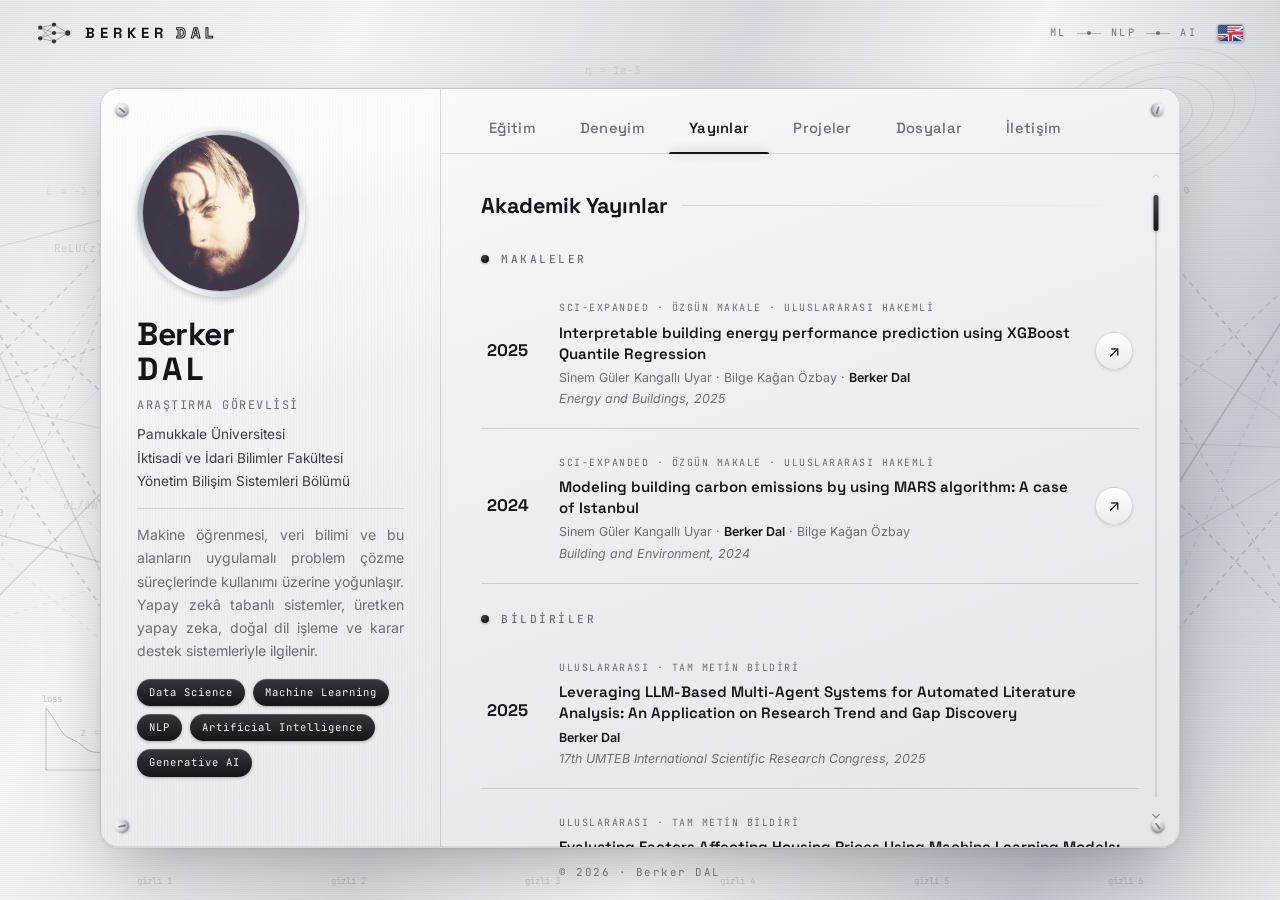
==== commit 89f0e3d7: "Update index.html" ====
--- a/index.html
+++ b/index.html
@@ -8,7 +8,7 @@
   <meta name="google-site-verification" content="3hVtctFBQlOMi6QqOeWEjSbznTJOdwk8bfkm4EiIgzM" />
   <meta name="theme-color" content="#e6e8ec">
   <link rel="icon" type="image/svg+xml" href="images/favicon.svg">
-  <link rel="canonical" href="https://berkerdal.github.io/">
+  <link rel="canonical" href="https://berkerdal.com.tr/">
   <!-- Sosyal medya paylaşım önizlemesi -->
   <meta property="og:type" content="website">
   <meta property="og:url" content="https://berkerdal.github.io/">
--- a/css/style.css
+++ b/css/style.css
@@ -902,7 +902,15 @@
   }
   .profile-name span { letter-spacing: 2px; }
   .profile-tags { justify-content: center; padding-bottom: 20px; }
-  .tabs { padding: 12px 14px 0; overflow-x: auto; }
+  .tabs {
+    padding: 12px 14px 0;
+    overflow-x: auto;
+    overflow-y: hidden;
+    /* Kaydırma çubukları gizli — yön bilgisini ‹ › ipuçları veriyor */
+    scrollbar-width: none;
+    -ms-overflow-style: none;
+  }
+  .tabs::-webkit-scrollbar { display: none; }
   .tab { padding: 10px 14px 14px; font-size: 0.85rem; white-space: nowrap; }
   .panels { padding: 26px 22px 32px; }
   /* Sabit header'ın altına ince, %75 opak bar — kayan metinle karışmasın */
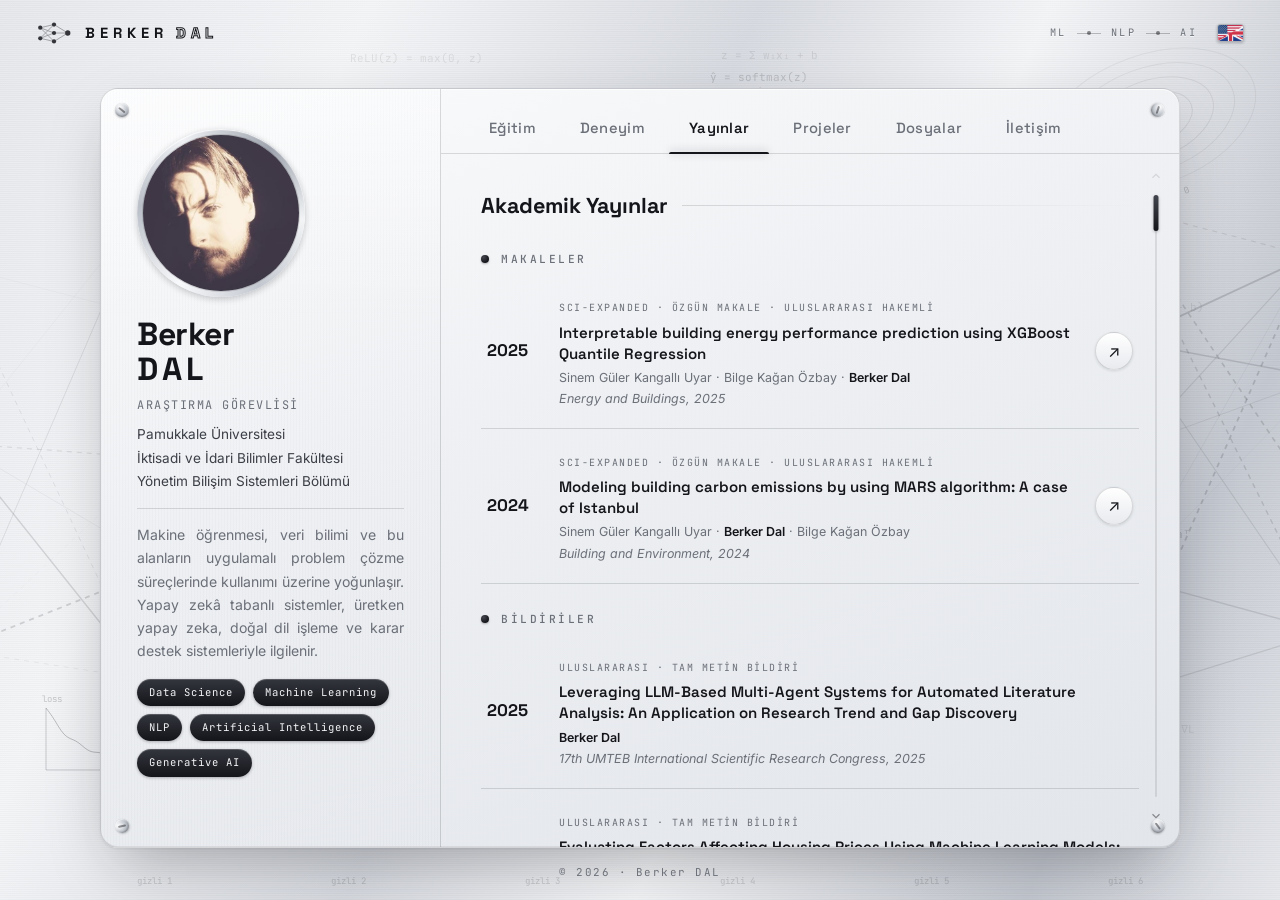
==== commit e725a988: "Update index.html" ====
--- a/index.html
+++ b/index.html
@@ -236,6 +236,16 @@
           <h3 class="pub-group-title" data-i18n="grp_admin">İdari Görevler</h3>
           <ul class="edu-list">
             <li class="edu">
+              <div class="edu-logo"><img src="images/teknokent.svg" alt="Pamukkale Teknokent Yönetici A.Ş."></div>
+              <div class="edu-body">
+                <span class="edu-years" data-i18n="exp_years_3">Eylül 2026 — Devam Ediyor</span>
+                <h3 data-i18n="exp_role_2">Genel Müdür Yardımcısı</h3>
+                <p data-i18n="exp_org_3">Pamukkale Teknokent Yönetici A.Ş.</p>
+                <p class="edu-loc" data-i18n="loc">Pamukkale, Denizli, Türkiye</p>
+              </div>
+              <a href="https://www.pauteknokent.com.tr/" target="_blank" rel="noopener" class="pub-link" aria-label="Teknokent sayfası">↗</a>
+            </li>
+            <li class="edu">
               <div class="edu-logo"><img src="images/tto.png" alt="Pamukkale Teknokent Teknoloji Transfer Ofisi"></div>
               <div class="edu-body">
                 <span class="edu-years" data-i18n="exp_years_2">Eylül 2025 — Devam Ediyor</span>
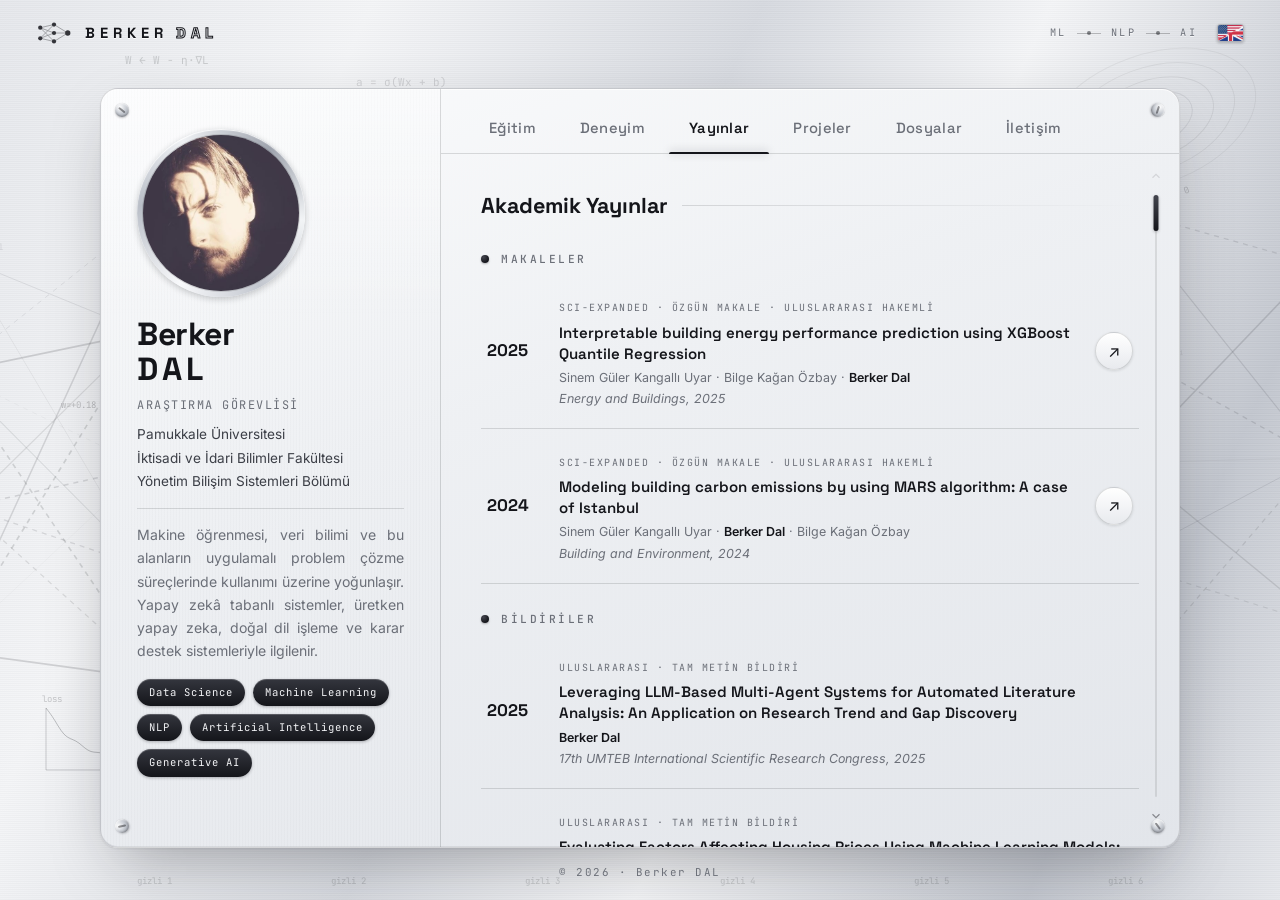
==== commit 60b79bfa: "Update index.html" ====
--- a/index.html
+++ b/index.html
@@ -236,10 +236,10 @@
           <h3 class="pub-group-title" data-i18n="grp_admin">İdari Görevler</h3>
           <ul class="edu-list">
             <li class="edu">
-              <div class="edu-logo"><img src="images/teknokent.svg" alt="Pamukkale Teknokent Yönetici A.Ş."></div>
+              <div class="edu-logo"><img src="https://www.pauteknokent.com.tr/wp-content/uploads/2023/09/Headerlogo-01.svg" alt="Pamukkale Teknokent Yönetici A.Ş."></div>
               <div class="edu-body">
                 <span class="edu-years" data-i18n="exp_years_3">Eylül 2026 — Devam Ediyor</span>
-                <h3 data-i18n="exp_role_2">Genel Müdür Yardımcısı</h3>
+                <h3 data-i18n="exp_role_3">Genel Müdür Yardımcısı</h3>
                 <p data-i18n="exp_org_3">Pamukkale Teknokent Yönetici A.Ş.</p>
                 <p class="edu-loc" data-i18n="loc">Pamukkale, Denizli, Türkiye</p>
               </div>
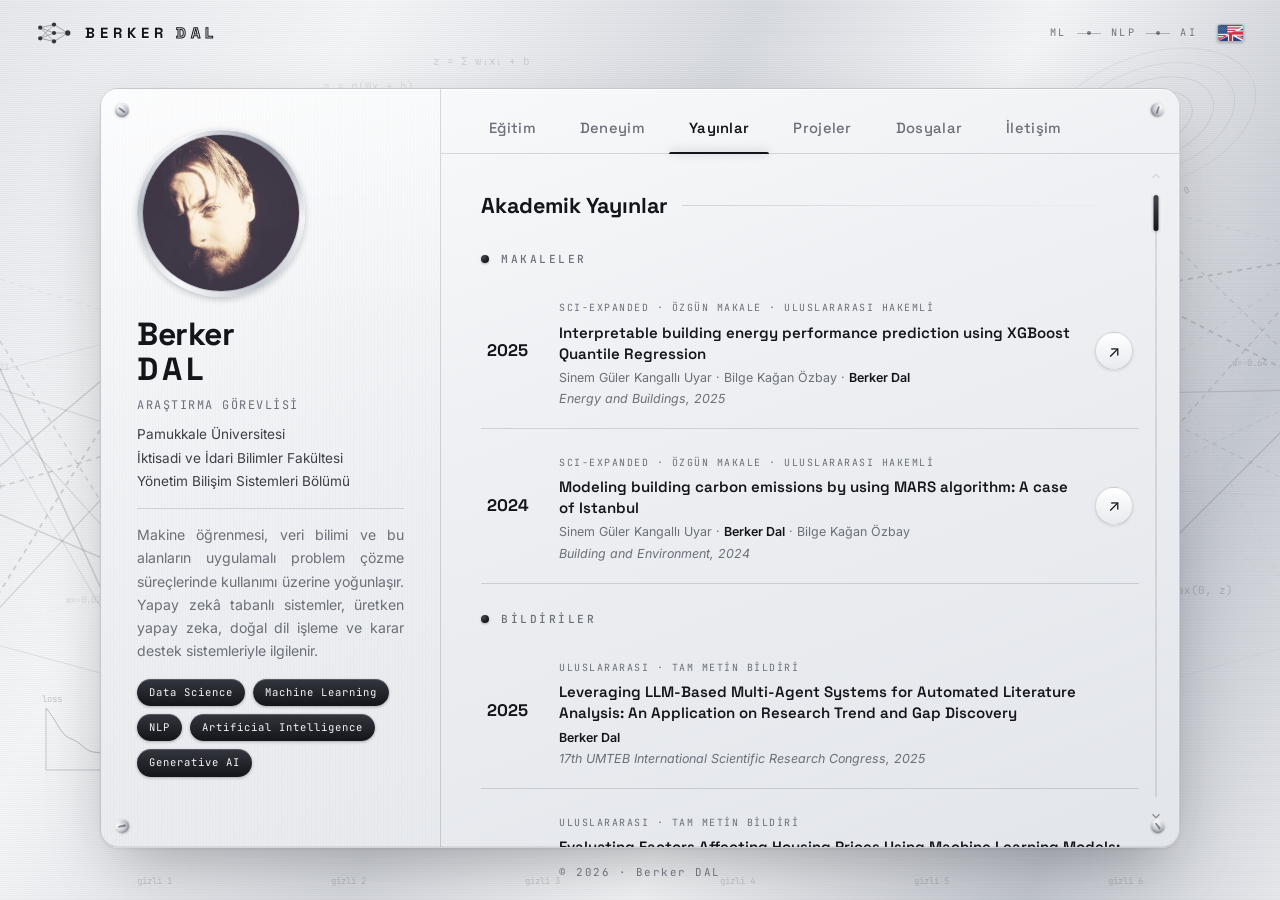
==== commit 33aeb7f3: "Update index.html" ====
--- a/index.html
+++ b/index.html
@@ -236,7 +236,7 @@
           <h3 class="pub-group-title" data-i18n="grp_admin">İdari Görevler</h3>
           <ul class="edu-list">
             <li class="edu">
-              <div class="edu-logo"><img src="https://www.pauteknokent.com.tr/wp-content/uploads/2023/09/Headerlogo-01.svg" alt="Pamukkale Teknokent Yönetici A.Ş."></div>
+              <div class="edu-logo"><img src="images/teknokent.svg" alt="Pamukkale Teknokent Yönetici A.Ş."></div>
               <div class="edu-body">
                 <span class="edu-years" data-i18n="exp_years_3">Eylül 2026 — Devam Ediyor</span>
                 <h3 data-i18n="exp_role_3">Genel Müdür Yardımcısı</h3>
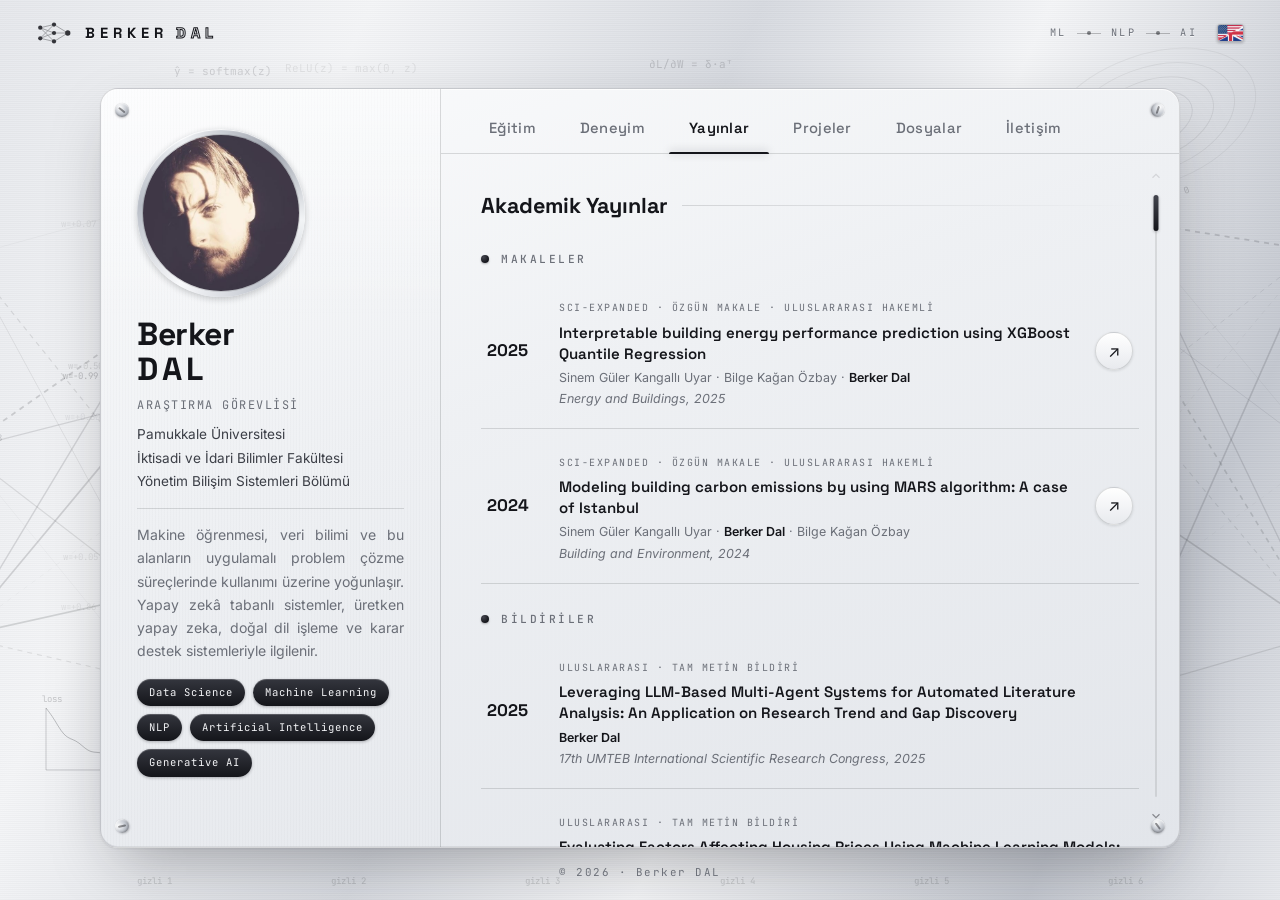
==== commit b6932c69: "Update index.html" ====
--- a/index.html
+++ b/index.html
@@ -183,6 +183,14 @@
             <li class="edu">
               <div class="edu-logo"><img src="images/logo-pau.png" alt="Pamukkale Üniversitesi"></div>
               <div class="edu-body">
+                <span class="edu-years" data-i18n="edu_years_phd">Eylül 2026 — Devam Ediyor</span>
+                <h3 data-i18n="uni_pau">Pamukkale Üniversitesi</h3>
+                <p data-i18n="edu_phd">Sosyal Bilimler Enstitüsü · Yönetim Bilişim Sistemleri (Doktora)</p>
+              </div>
+            </li>
+            <li class="edu">
+              <div class="edu-logo"><img src="images/logo-pau.png" alt="Pamukkale Üniversitesi"></div>
+              <div class="edu-body">
                 <span class="edu-years">2023 — 2026</span>
                 <h3 data-i18n="uni_pau">Pamukkale Üniversitesi</h3>
                 <p data-i18n="edu_msc">Sosyal Bilimler Enstitüsü · Yönetim Bilişim Sistemleri (YL, Tezli)</p>
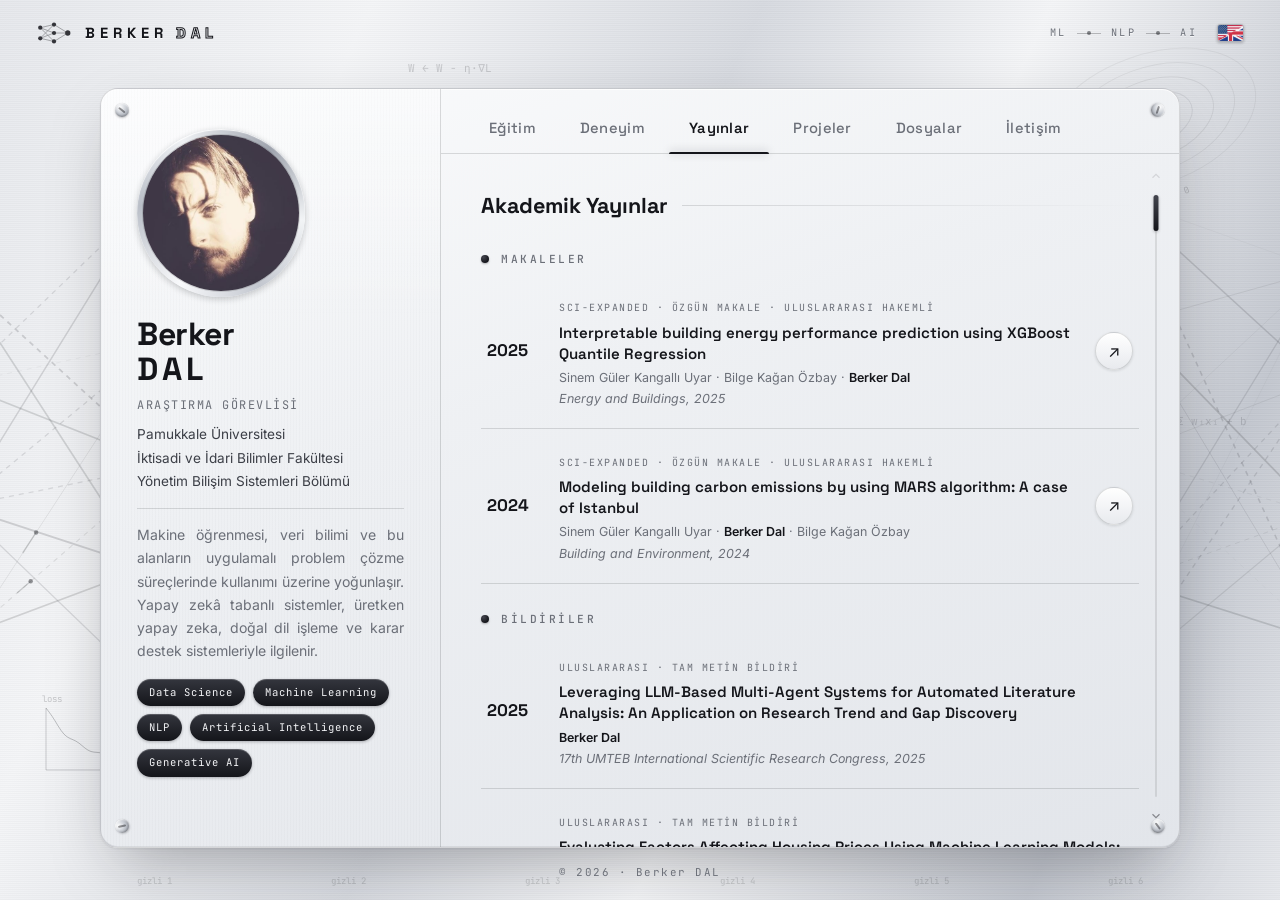
==== commit ab61da1d: "Update index.html" ====
--- a/index.html
+++ b/index.html
@@ -428,6 +428,11 @@
                 <p data-i18n="file_notes_desc">Öğrenciler için paylaşılan materyaller</p>
                 <ul class="course-list">
                   <li class="course">
+                    <span class="course-code">YBS 319</span>
+                    <span class="course-name">Yapay Zekâ ve Öğrenen Algoritmalara Giriş</span>
+                    <a href="YBS319/" class="pub-link small" aria-label="YBS 319 ders sayfası">↗</a>
+                  </li>
+                  <li class="course">
                     <span class="course-code">YBS 441</span>
                     <span class="course-name" data-i18n="course_441">Veri Madenciliği Teknikleri</span>
                     <a href="https://bulut.pau.edu.tr/s/3q4zdptyjbE48gD" target="_blank" rel="noopener" class="pub-link small" aria-label="Ders notları">↗</a>
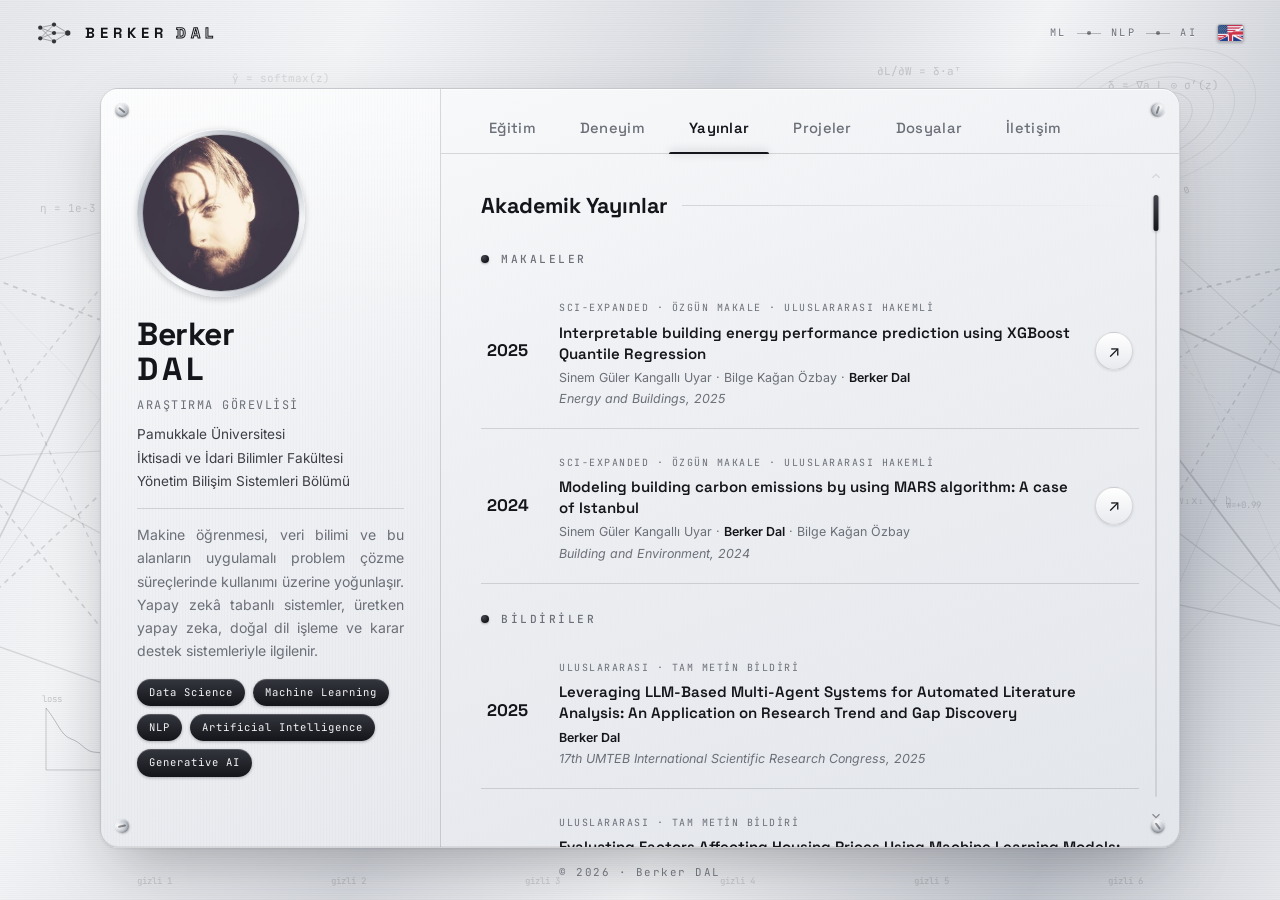
==== commit b0bebf2f: "Update index.html" ====
--- a/index.html
+++ b/index.html
@@ -1,6 +1,15 @@
 <!DOCTYPE html>
 <html lang="tr">
 <head>
+  <!-- Google tag (gtag.js) -->
+  <script async src="https://www.googletagmanager.com/gtag/js?id=G-GHDEVBN3BB"></script>
+  <script>
+    window.dataLayer = window.dataLayer || [];
+    function gtag(){dataLayer.push(arguments);}
+    gtag('js', new Date());
+  
+    gtag('config', 'G-GHDEVBN3BB');
+  </script>
   <meta charset="UTF-8">
   <meta name="viewport" content="width=device-width, initial-scale=1.0">
   <title>Berker DAL</title>
